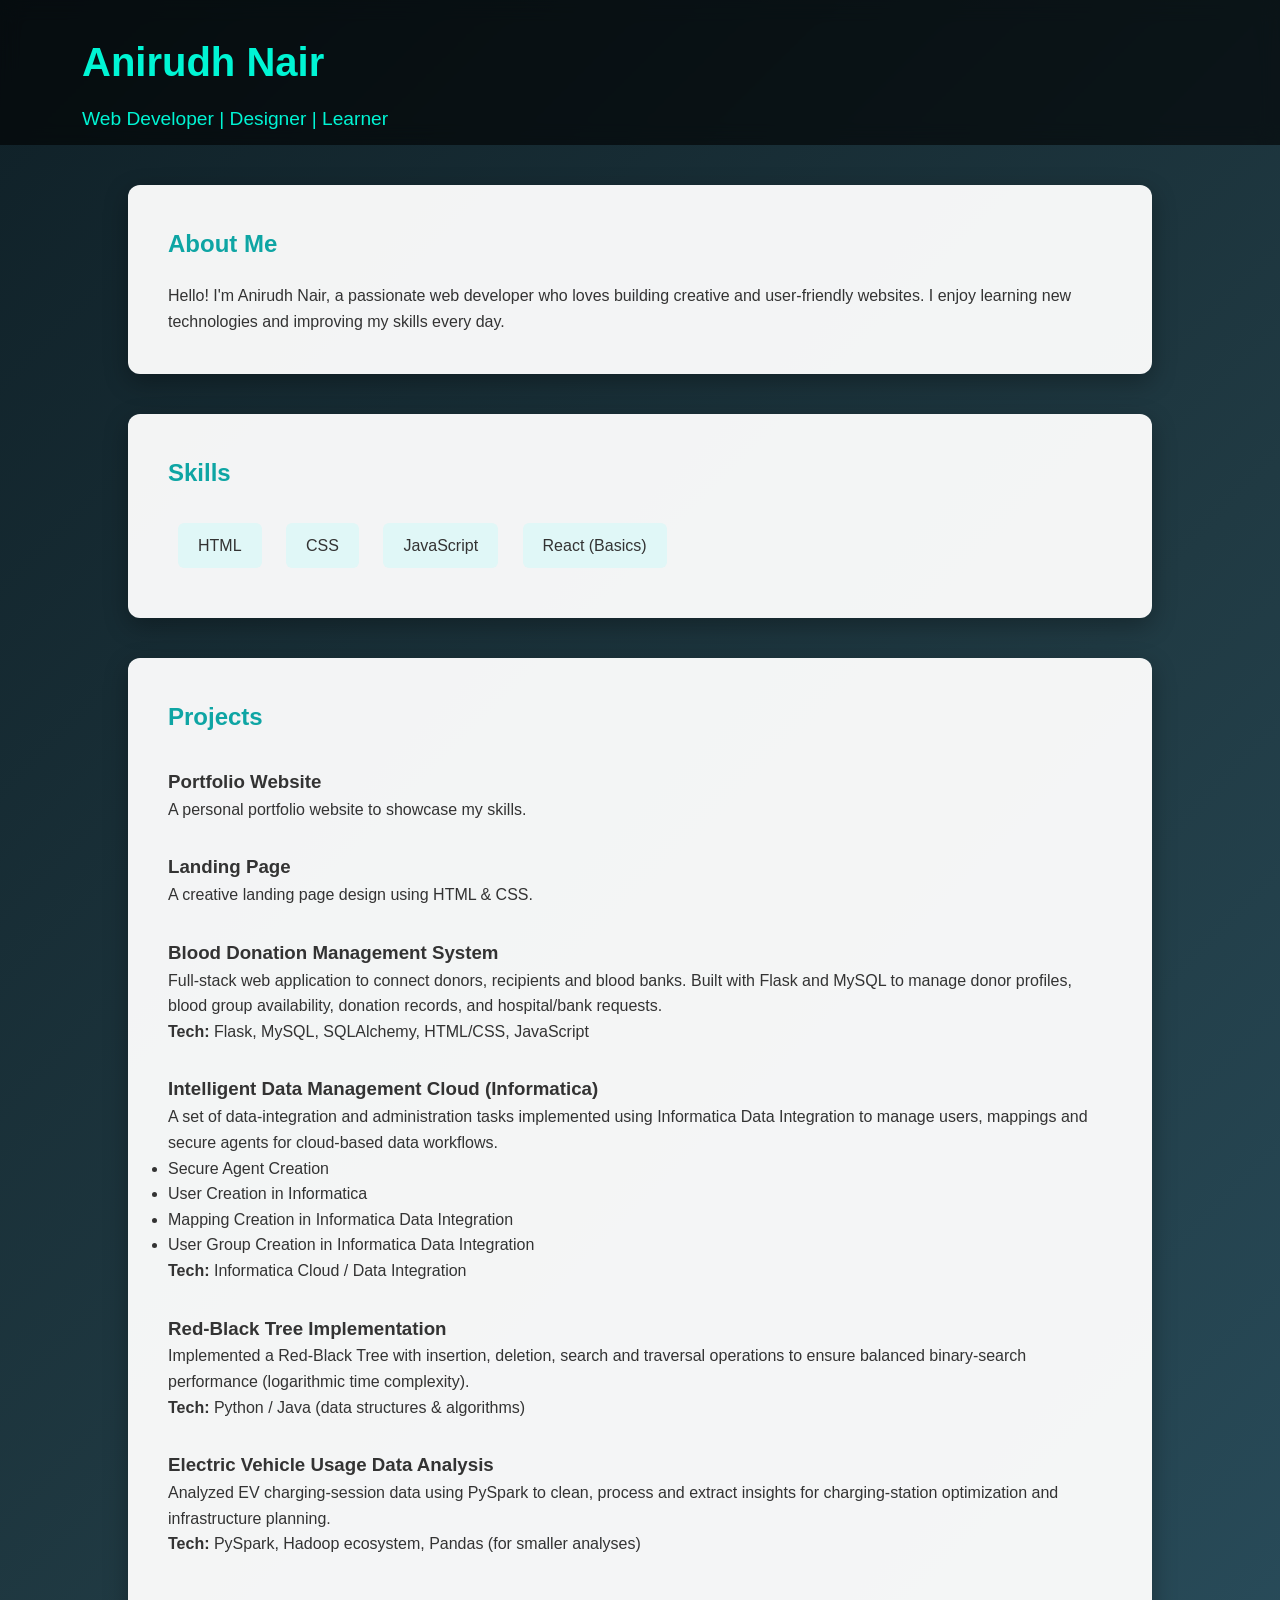
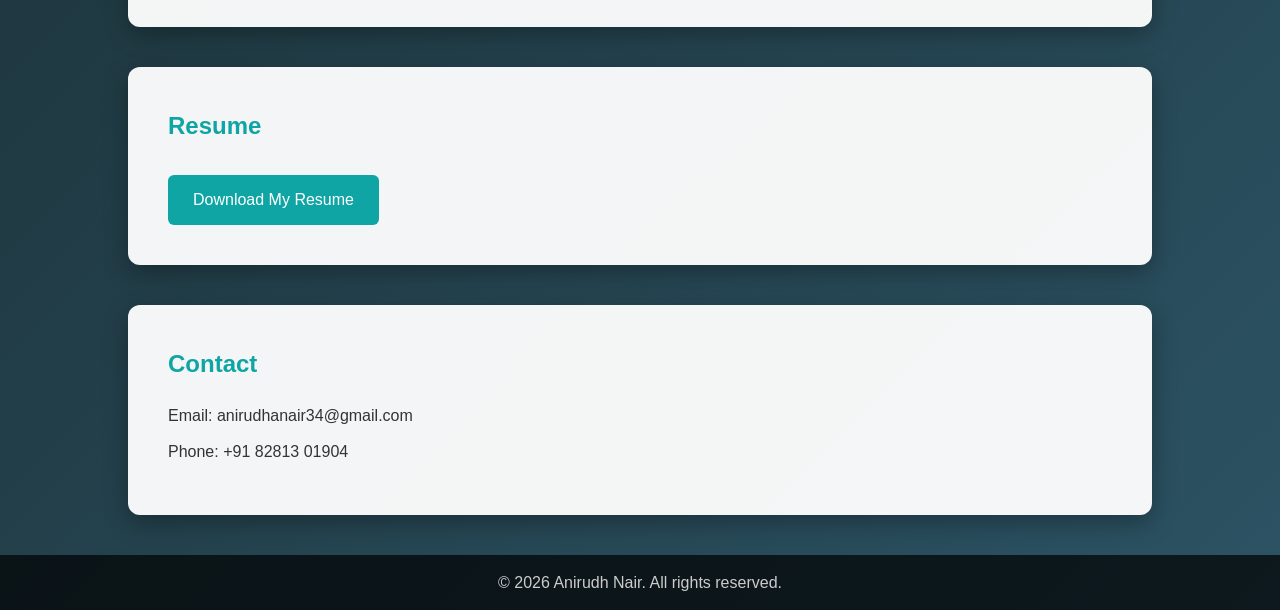
==== task1-portfolio/index.html @ 96e85641 "All level one tasks commit" ====
<!DOCTYPE html>
<html lang="en">
<head>
    <meta charset="UTF-8">
    <meta name="viewport" content="width=device-width, initial-scale=1.0">
    <title>My Portfolio</title>
    <link rel="stylesheet" href="style.css">
</head>
<body>

    <!-- Header / Hero -->
    <header>
        <div class="hero">
            <div class="hero-content">
                <h1>Anirudh Nair</h1>
                <p>Web Developer | Designer | Learner</p>
            </div>
            <!-- Replace this image with your example screenshot saved as images/hero-screenshot.jpg -->
            <div class="hero-image" aria-hidden="true"></div>
        </div>
    </header>

    <!-- About Section -->
    <section id="about">
        <div>
            <h2>About Me</h2>
            <p>
                Hello! I'm Anirudh Nair, a passionate web developer who loves building
                creative and user-friendly websites. I enjoy learning new technologies
                and improving my skills every day.
            </p>
        </div>
    </section>

    <!-- Skills -->
    <section id="skills">
        <h2>Skills</h2>
        <ul>
            <li>HTML</li>
            <li>CSS</li>
            <li>JavaScript</li>
            <li>React (Basics)</li>
        </ul>
    </section>

    <!-- Projects -->
    <section id="projects">
        <h2>Projects</h2>

        <div class="project">
            <h3>Portfolio Website</h3>
            <p>A personal portfolio website to showcase my skills.</p>
            
        </div>

        <div class="project">
            <h3>Landing Page</h3>
            <p>A creative landing page design using HTML & CSS.</p>
            
        </div>

        <div class="project">
            <h3>Blood Donation Management System</h3>
            <p>Full-stack web application to connect donors, recipients and blood banks. Built with Flask and MySQL to manage donor profiles, blood group availability, donation records, and hospital/bank requests.</p>
            <p><strong>Tech:</strong> Flask, MySQL, SQLAlchemy, HTML/CSS, JavaScript</p>
        </div>

        <div class="project">
            <h3>Intelligent Data Management Cloud (Informatica)</h3>
            <p>A set of data-integration and administration tasks implemented using Informatica Data Integration to manage users, mappings and secure agents for cloud-based data workflows.</p>
            <ul>
                <li>Secure Agent Creation</li>
                <li>User Creation in Informatica</li>
                <li>Mapping Creation in Informatica Data Integration</li>
                <li>User Group Creation in Informatica Data Integration</li>
            </ul>
            <p><strong>Tech:</strong> Informatica Cloud / Data Integration</p>
        </div>

        <div class="project">
            <h3>Red-Black Tree Implementation</h3>
            <p>Implemented a Red-Black Tree with insertion, deletion, search and traversal operations to ensure balanced binary-search performance (logarithmic time complexity).</p>
            <p><strong>Tech:</strong> Python / Java (data structures & algorithms)</p>
        </div>

        <div class="project">
            <h3>Electric Vehicle Usage Data Analysis</h3>
            <p>Analyzed EV charging-session data using PySpark to clean, process and extract insights for charging-station optimization and infrastructure planning.</p>
            <p><strong>Tech:</strong> PySpark, Hadoop ecosystem, Pandas (for smaller analyses)</p>
        </div>

    </section>

    <!-- Resume -->
    <section id="resume">
        <h2>Resume</h2>
        <a href="resume.pdf" download>Download My Resume</a>
    </section>

    <!-- Contact -->
    <section id="contact">
        <h2>Contact</h2>
        <p>Email: anirudhanair34@gmail.com</p>
        <p>Phone: +91 82813 01904</p>
    </section>

    <!-- Footer -->
    <footer>
        <p>© 2026 Anirudh Nair. All rights reserved.</p>
    </footer>

</body>
</html>
---- task1-portfolio/style.css ----
* {
    margin: 0;
    padding: 0;
    box-sizing: border-box;
    font-family: Arial, sans-serif;
}

body {
    line-height: 1.6;

    /* 🌊 Teal + Black Gradient Background */
    background: linear-gradient(135deg, #0f2027, #203a43, #2c5364);
    color: #333;
}

/* 🔥 Header */
header {
    background: rgba(0, 0, 0, 0.6);
    backdrop-filter: blur(10px);
    color: #00f5d4;
    text-align: center;
    padding: 30px 20px 10px 20px;
}

header h1 {
    font-size: 2.5rem;
}

header p {
    margin-top: 10px;
    font-size: 1.2rem;
}

/* 📦 Sections as Cards */
section {
    background: rgba(255, 255, 255, 0.95);
    margin: 40px auto;
    padding: 40px;
    width: 80%;
    border-radius: 12px;
    box-shadow: 0 8px 25px rgba(0, 0, 0, 0.3);
}

/* 🧊 About Section */
#about {
    display: flex;
    align-items: center;
    justify-content: center;
    gap: 30px;
    flex-wrap: wrap;
}

#about img {
    width: 160px;
    border-radius: 50%;
    border: 4px solid #0ea5a4;
}

/* Hero layout */
.hero {
    display: flex;
    align-items: center;
    justify-content: space-between;
    gap: 30px;
    width: 90%;
    margin: 0 auto;
}

.hero-content {
    text-align: left;
}

.hero-image img {
    width: 380px;
    height: auto;
    border-radius: 6px;
    box-shadow: 0 8px 30px rgba(0,0,0,0.4);
}

/* 🎯 Headings */
h2 {
    color: #0ea5a4;
    margin-bottom: 20px;
}

/* 🧠 Skills */
#skills ul {
    list-style: none;
}

#skills li {
    display: inline-block;
    margin: 10px;
    padding: 10px 20px;
    background: #e0f7f7;
    border-radius: 6px;
    transition: 0.3s;
    cursor: pointer;
}

#skills li:hover {
    background: #0ea5a4;
    color: white;
    transform: translateY(-3px);
}

/* 🚀 Projects */
.project {
    margin: 30px 0;
}

.project img {
    width: 250px;
    border-radius: 8px;
    margin-top: 10px;
    transition: 0.3s;
}

.project img:hover {
    transform: scale(1.05);
}

/* 📄 Resume Button */
#resume a {
    display: inline-block;
    margin-top: 10px;
    padding: 12px 25px;
    background: #0ea5a4;
    color: white;
    text-decoration: none;
    border-radius: 6px;
    transition: 0.3s;
}

#resume a:hover {
    background: #0c8b8a;
}

/* 📞 Contact */
#contact p {
    margin: 10px 0;
}

/* ⚫ Footer */
footer {
    background: rgba(0, 0, 0, 0.7);
    color: #ccc;
    text-align: center;
    padding: 15px;
    margin-top: 20px;
}
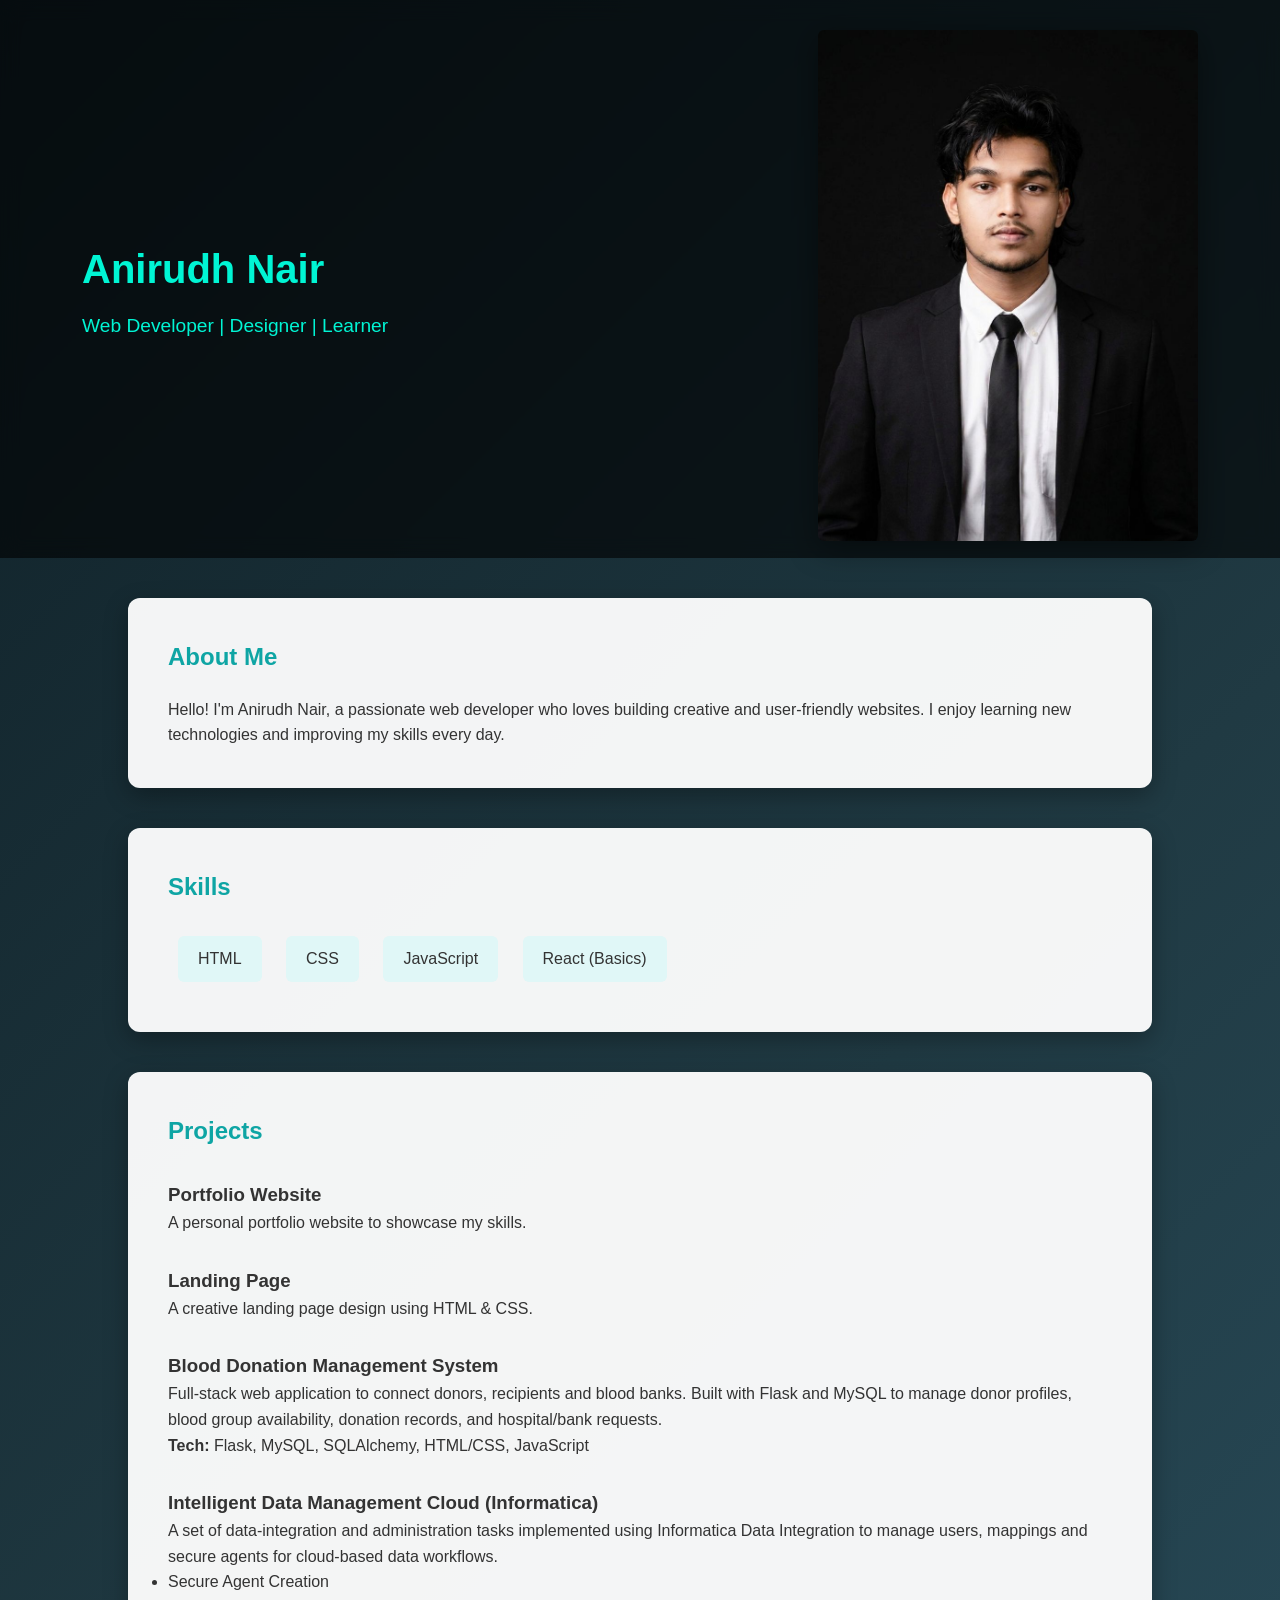
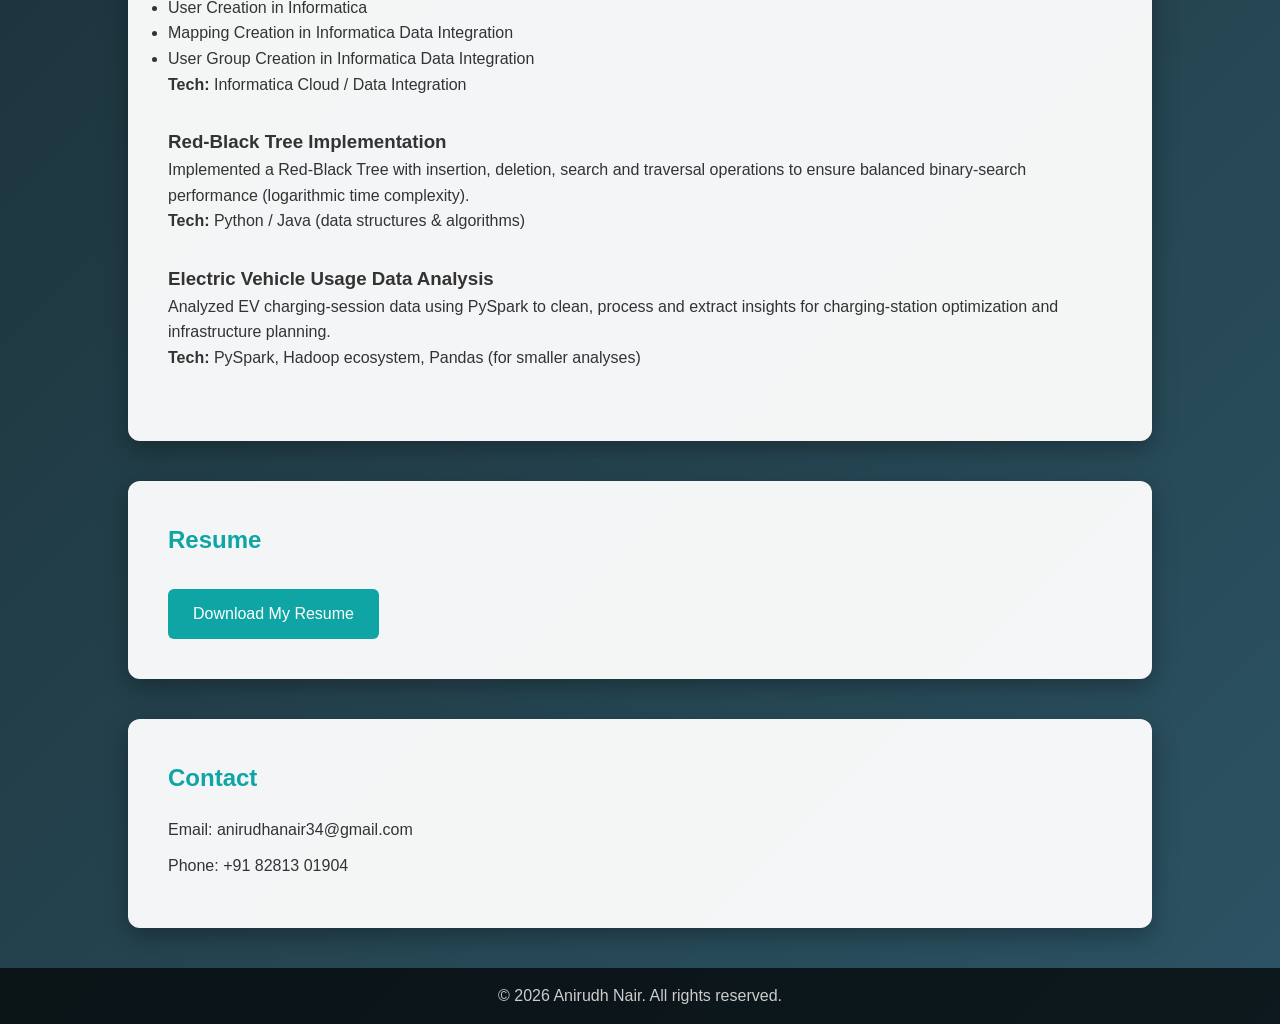
==== commit 63e45d2c: "final commit" ====
--- a/task1-portfolio/index.html
+++ b/task1-portfolio/index.html
@@ -16,7 +16,9 @@
                 <p>Web Developer | Designer | Learner</p>
             </div>
             <!-- Replace this image with your example screenshot saved as images/hero-screenshot.jpg -->
-            <div class="hero-image" aria-hidden="true"></div>
+            <div class="hero-image">
+                <img src="images/profile.jpg" alt="Hero screenshot">
+            </div>
         </div>
     </header>
 
